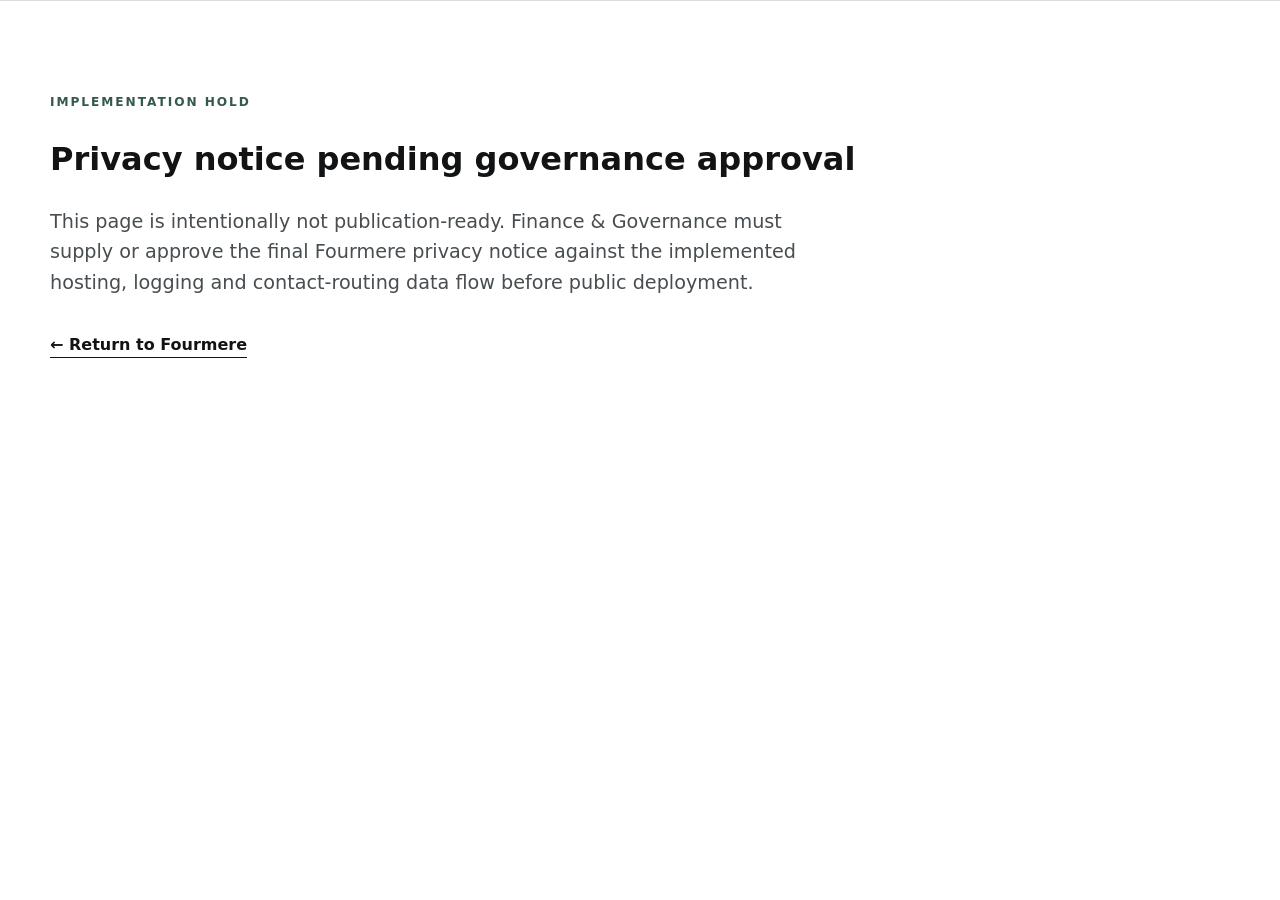
==== privacy.html @ f9475427 "Add privacy review placeholder" ====
<!doctype html><html lang="en-GB"><head><meta charset="utf-8"><meta name="viewport" content="width=device-width,initial-scale=1"><meta name="robots" content="noindex,nofollow"><title>Privacy | Fourmere</title><link rel="stylesheet" href="styles.css"></head><body><main class="section"><div class="shell"><p class="eyebrow">Implementation hold</p><h1>Privacy notice pending governance approval</h1><p class="lead">This page is intentionally not publication-ready. Finance &amp; Governance must supply or approve the final Fourmere privacy notice against the implemented hosting, logging and contact-routing data flow before public deployment.</p><p><a class="text-link" href="index.html">← Return to Fourmere</a></p></div></main></body></html>
---- styles.css ----
:root{--ink:#111315;--muted:#61676c;--line:#d9dddf;--paper:#f7f7f4;--white:#fff;--accent:#34594d;--dark:#171c1b;--max:1180px}*{box-sizing:border-box}html{scroll-behavior:smooth}body{margin:0;font-family:Inter,ui-sans-serif,system-ui,-apple-system,BlinkMacSystemFont,"Segoe UI",sans-serif;color:var(--ink);background:var(--white);line-height:1.6}a{color:inherit}.skip-link{position:absolute;left:-9999px;top:auto}.skip-link:focus{left:1rem;top:1rem;background:#fff;padding:.65rem 1rem;z-index:999;border:1px solid var(--ink)}.shell{width:min(calc(100% - 40px),var(--max));margin-inline:auto}.site-header{position:sticky;top:0;background:rgba(255,255,255,.96);border-bottom:1px solid var(--line);z-index:10}.nav-wrap{height:72px;display:flex;align-items:center;justify-content:space-between}.brand{font-weight:800;letter-spacing:.19em;text-decoration:none}.site-header nav{display:flex;gap:28px}.site-header nav a{font-size:.92rem;text-decoration:none;color:#3c4145}.site-header nav a:hover,.site-header nav a:focus{text-decoration:underline;text-underline-offset:4px}.hero{min-height:650px;padding:90px 0 78px;display:grid;grid-template-columns:1.45fr .75fr;gap:70px;align-items:center}.hero h1{font-size:clamp(3rem,7vw,6.5rem);line-height:.95;letter-spacing:-.055em;max-width:900px;margin:.4rem 0 1.6rem}.eyebrow{text-transform:uppercase;letter-spacing:.16em;font-size:.76rem;font-weight:750;color:var(--accent);margin:0 0 .8rem}.lead,.section-intro{font-size:1.2rem;max-width:790px;color:#474d51}.actions{display:flex;gap:12px;flex-wrap:wrap;margin:30px 0 24px}.button{display:inline-flex;align-items:center;justify-content:center;min-height:48px;padding:0 20px;border:1px solid var(--ink);text-decoration:none;font-weight:700;font-size:.94rem}.button.primary{background:var(--ink);color:#fff}.button.primary:hover,.button.primary:focus{background:#2a3033}.button.secondary{background:#fff}.trust-line{font-size:.86rem;color:var(--muted)}.trust-line span{padding:0 .4rem}.hero-panel{height:430px;background:var(--dark);position:relative;overflow:hidden}.grid-mark{position:absolute;inset:0;background-image:linear-gradient(rgba(255,255,255,.08) 1px,transparent 1px),linear-gradient(90deg,rgba(255,255,255,.08) 1px,transparent 1px);background-size:38px 38px;transform:skewY(-8deg) scale(1.2)}.panel-copy{position:absolute;left:28px;bottom:28px;color:#fff;font-weight:800;letter-spacing:.15em}.panel-copy span{font-size:.58rem;color:#b9c3bf;letter-spacing:.12em}.section{padding:92px 0;border-top:1px solid var(--line)}.section.alt{background:var(--paper)}.section h2{font-size:clamp(2rem,4.2vw,4.15rem);line-height:1.03;letter-spacing:-.045em;margin:.35rem 0 1.5rem;max-width:930px}.cards{display:grid;gap:16px;margin-top:46px}.cards.three{grid-template-columns:repeat(3,1fr)}.cards.four{grid-template-columns:repeat(4,1fr)}.card{background:#fff;border:1px solid var(--line);padding:28px;min-height:240px}.compact .card{min-height:210px}.card .index{font-size:.72rem;letter-spacing:.12em;color:var(--accent);font-weight:800}.card h3,.discussion-grid h3,.cta-panel h3{font-size:1.25rem;line-height:1.2;margin:28px 0 10px}.card p{color:#53595e}.split{display:grid;grid-template-columns:1fr 1fr;gap:80px;align-items:start}.split h2{margin-top:.25rem}.split>div:last-child{font-size:1.08rem;color:#4a5054;padding-top:28px}.text-link{display:inline-block;margin-top:14px;font-weight:750;text-decoration:none;border-bottom:1px solid var(--ink)}.two-col{display:grid;grid-template-columns:1fr 1fr;gap:72px}.copy-grid{margin-top:38px}.copy-grid>div:first-child{font-size:1.08rem;color:#484f53}.principles{border-top:1px solid #cfd4d5}.principles div{padding:20px 0;border-bottom:1px solid #cfd4d5}.principles h3{margin:0 0 5px;font-size:1rem}.principles p{margin:0;color:#596064}.discussion-grid{display:grid;grid-template-columns:.72fr 1.28fr;gap:60px;margin-top:74px;padding-top:44px;border-top:1px solid var(--line)}.discussion-grid h3{font-size:1.65rem;margin-top:0}.discussion-grid ul{margin:0;padding:0;list-style:none;display:grid;grid-template-columns:1fr 1fr;gap:0 30px}.discussion-grid li{padding:12px 0;border-bottom:1px solid var(--line)}.note{font-size:.88rem;color:var(--muted);margin-top:22px}.cta-panel{margin-top:58px;background:var(--paper);border:1px solid var(--line);padding:38px;display:flex;align-items:center;justify-content:space-between;gap:40px}.cta-panel h3{font-size:1.7rem;margin:.2rem 0 .7rem}.dark{background:var(--dark);color:#f4f5f4;border-color:#303735}.dark .eyebrow{color:#a5b8b0}.dark p{color:#c4cbc8}.contact-box{border-left:1px solid #4a5250;padding-left:36px!important}.contact-box span{display:block;color:#aab3af;font-size:.8rem;text-transform:uppercase;letter-spacing:.12em;margin-bottom:8px}.contact-box a{font-size:clamp(1.25rem,3vw,2rem);font-weight:750;text-underline-offset:6px}.site-footer{padding:42px 0;background:#0d1010;color:#d9dddb}.footer-grid{display:grid;grid-template-columns:1fr 1.5fr;gap:60px}.site-footer strong{letter-spacing:.18em}.site-footer p{margin:.4rem 0;color:#aeb5b2;font-size:.86rem}.site-footer a{color:#e7eae9}.legal{text-align:right}@media(max-width:900px){.hero{grid-template-columns:1fr;min-height:auto;padding-top:70px}.hero-panel{height:250px}.cards.three,.cards.four{grid-template-columns:1fr 1fr}.split,.two-col,.discussion-grid{grid-template-columns:1fr;gap:28px}.split>div:last-child{padding-top:0}.cta-panel{align-items:flex-start;flex-direction:column}.contact-box{border-left:0;border-top:1px solid #4a5250;padding:28px 0 0!important}.footer-grid{grid-template-columns:1fr}.legal{text-align:left}}@media(max-width:620px){.shell{width:min(calc(100% - 28px),var(--max))}.nav-wrap{height:64px}.site-header nav{gap:14px}.site-header nav a{font-size:.82rem}.hero{padding:56px 0}.hero h1{font-size:3.1rem}.section{padding:68px 0}.cards.three,.cards.four{grid-template-columns:1fr}.discussion-grid ul{grid-template-columns:1fr}.cta-panel{padding:26px}.brand{font-size:.9rem;letter-spacing:.14em}}
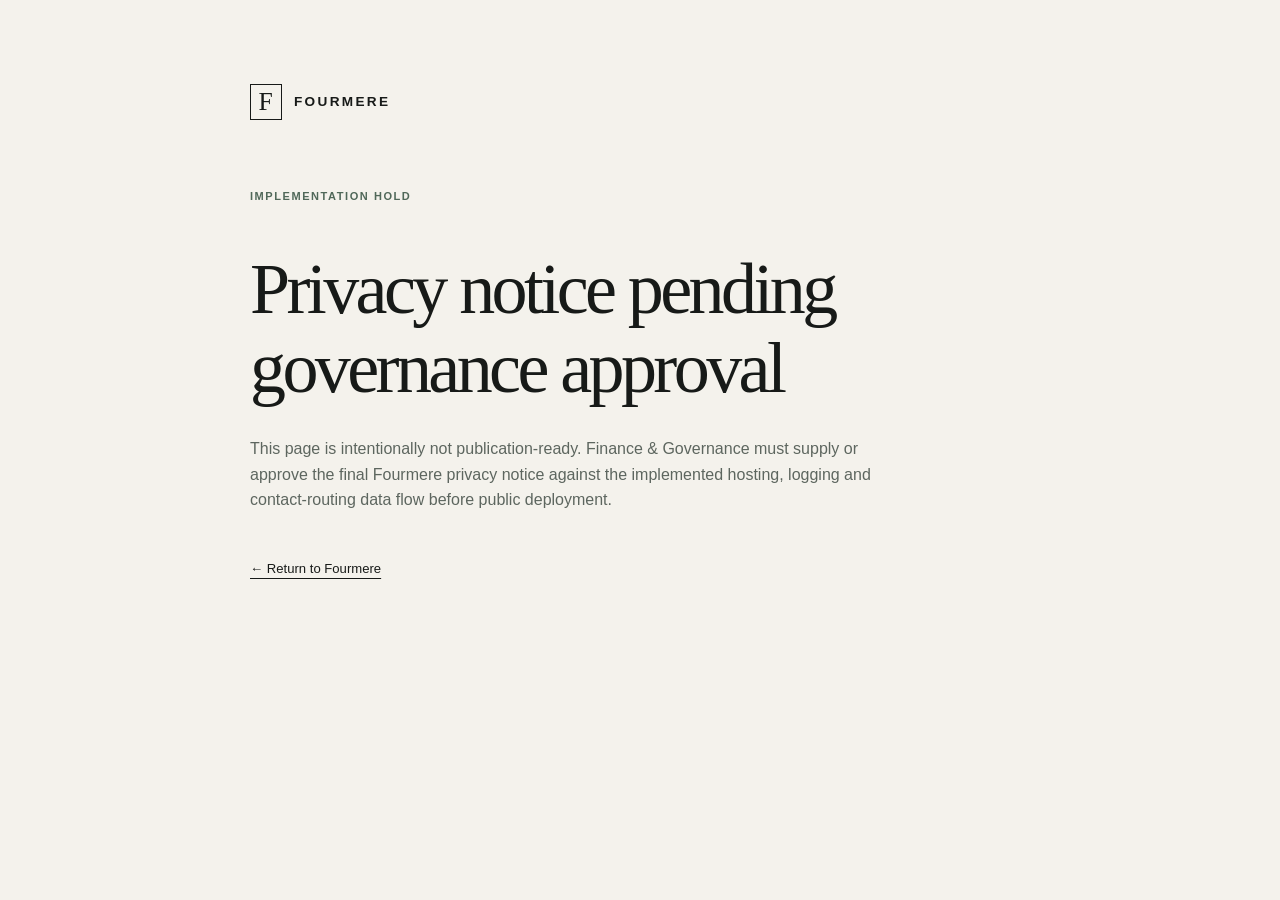
==== commit fe74ef07: "Refine Fourmere V2 design and document verification" ====
--- a/privacy.html
+++ b/privacy.html
@@ -1 +1,24 @@
-<!doctype html><html lang="en-GB"><head><meta charset="utf-8"><meta name="viewport" content="width=device-width,initial-scale=1"><meta name="robots" content="noindex,nofollow"><title>Privacy | Fourmere</title><link rel="stylesheet" href="styles.css"></head><body><main class="section"><div class="shell"><p class="eyebrow">Implementation hold</p><h1>Privacy notice pending governance approval</h1><p class="lead">This page is intentionally not publication-ready. Finance &amp; Governance must supply or approve the final Fourmere privacy notice against the implemented hosting, logging and contact-routing data flow before public deployment.</p><p><a class="text-link" href="index.html">← Return to Fourmere</a></p></div></main></body></html>
+<!doctype html>
+<html lang="en-GB">
+<head>
+  <meta charset="utf-8">
+  <meta name="viewport" content="width=device-width, initial-scale=1">
+  <meta name="robots" content="noindex,nofollow">
+  <title>Privacy | Fourmere</title>
+  <link rel="stylesheet" href="styles.css">
+</head>
+<body>
+  <main class="privacy-page">
+    <div class="shell">
+      <a class="brand" href="index.html" aria-label="Fourmere home">
+        <span class="brand-mark" aria-hidden="true">F</span>
+        <span>FOURMERE</span>
+      </a>
+      <p class="kicker">Implementation hold</p>
+      <h1>Privacy notice pending governance approval</h1>
+      <p class="lead">This page is intentionally not publication-ready. Finance &amp; Governance must supply or approve the final Fourmere privacy notice against the implemented hosting, logging and contact-routing data flow before public deployment.</p>
+      <a class="inline-link" href="index.html">← Return to Fourmere</a>
+    </div>
+  </main>
+</body>
+</html>
--- a/styles.css
+++ b/styles.css
@@ -1 +1,208 @@
-:root{--ink:#111315;--muted:#61676c;--line:#d9dddf;--paper:#f7f7f4;--white:#fff;--accent:#34594d;--dark:#171c1b;--max:1180px}*{box-sizing:border-box}html{scroll-behavior:smooth}body{margin:0;font-family:Inter,ui-sans-serif,system-ui,-apple-system,BlinkMacSystemFont,"Segoe UI",sans-serif;color:var(--ink);background:var(--white);line-height:1.6}a{color:inherit}.skip-link{position:absolute;left:-9999px;top:auto}.skip-link:focus{left:1rem;top:1rem;background:#fff;padding:.65rem 1rem;z-index:999;border:1px solid var(--ink)}.shell{width:min(calc(100% - 40px),var(--max));margin-inline:auto}.site-header{position:sticky;top:0;background:rgba(255,255,255,.96);border-bottom:1px solid var(--line);z-index:10}.nav-wrap{height:72px;display:flex;align-items:center;justify-content:space-between}.brand{font-weight:800;letter-spacing:.19em;text-decoration:none}.site-header nav{display:flex;gap:28px}.site-header nav a{font-size:.92rem;text-decoration:none;color:#3c4145}.site-header nav a:hover,.site-header nav a:focus{text-decoration:underline;text-underline-offset:4px}.hero{min-height:650px;padding:90px 0 78px;display:grid;grid-template-columns:1.45fr .75fr;gap:70px;align-items:center}.hero h1{font-size:clamp(3rem,7vw,6.5rem);line-height:.95;letter-spacing:-.055em;max-width:900px;margin:.4rem 0 1.6rem}.eyebrow{text-transform:uppercase;letter-spacing:.16em;font-size:.76rem;font-weight:750;color:var(--accent);margin:0 0 .8rem}.lead,.section-intro{font-size:1.2rem;max-width:790px;color:#474d51}.actions{display:flex;gap:12px;flex-wrap:wrap;margin:30px 0 24px}.button{display:inline-flex;align-items:center;justify-content:center;min-height:48px;padding:0 20px;border:1px solid var(--ink);text-decoration:none;font-weight:700;font-size:.94rem}.button.primary{background:var(--ink);color:#fff}.button.primary:hover,.button.primary:focus{background:#2a3033}.button.secondary{background:#fff}.trust-line{font-size:.86rem;color:var(--muted)}.trust-line span{padding:0 .4rem}.hero-panel{height:430px;background:var(--dark);position:relative;overflow:hidden}.grid-mark{position:absolute;inset:0;background-image:linear-gradient(rgba(255,255,255,.08) 1px,transparent 1px),linear-gradient(90deg,rgba(255,255,255,.08) 1px,transparent 1px);background-size:38px 38px;transform:skewY(-8deg) scale(1.2)}.panel-copy{position:absolute;left:28px;bottom:28px;color:#fff;font-weight:800;letter-spacing:.15em}.panel-copy span{font-size:.58rem;color:#b9c3bf;letter-spacing:.12em}.section{padding:92px 0;border-top:1px solid var(--line)}.section.alt{background:var(--paper)}.section h2{font-size:clamp(2rem,4.2vw,4.15rem);line-height:1.03;letter-spacing:-.045em;margin:.35rem 0 1.5rem;max-width:930px}.cards{display:grid;gap:16px;margin-top:46px}.cards.three{grid-template-columns:repeat(3,1fr)}.cards.four{grid-template-columns:repeat(4,1fr)}.card{background:#fff;border:1px solid var(--line);padding:28px;min-height:240px}.compact .card{min-height:210px}.card .index{font-size:.72rem;letter-spacing:.12em;color:var(--accent);font-weight:800}.card h3,.discussion-grid h3,.cta-panel h3{font-size:1.25rem;line-height:1.2;margin:28px 0 10px}.card p{color:#53595e}.split{display:grid;grid-template-columns:1fr 1fr;gap:80px;align-items:start}.split h2{margin-top:.25rem}.split>div:last-child{font-size:1.08rem;color:#4a5054;padding-top:28px}.text-link{display:inline-block;margin-top:14px;font-weight:750;text-decoration:none;border-bottom:1px solid var(--ink)}.two-col{display:grid;grid-template-columns:1fr 1fr;gap:72px}.copy-grid{margin-top:38px}.copy-grid>div:first-child{font-size:1.08rem;color:#484f53}.principles{border-top:1px solid #cfd4d5}.principles div{padding:20px 0;border-bottom:1px solid #cfd4d5}.principles h3{margin:0 0 5px;font-size:1rem}.principles p{margin:0;color:#596064}.discussion-grid{display:grid;grid-template-columns:.72fr 1.28fr;gap:60px;margin-top:74px;padding-top:44px;border-top:1px solid var(--line)}.discussion-grid h3{font-size:1.65rem;margin-top:0}.discussion-grid ul{margin:0;padding:0;list-style:none;display:grid;grid-template-columns:1fr 1fr;gap:0 30px}.discussion-grid li{padding:12px 0;border-bottom:1px solid var(--line)}.note{font-size:.88rem;color:var(--muted);margin-top:22px}.cta-panel{margin-top:58px;background:var(--paper);border:1px solid var(--line);padding:38px;display:flex;align-items:center;justify-content:space-between;gap:40px}.cta-panel h3{font-size:1.7rem;margin:.2rem 0 .7rem}.dark{background:var(--dark);color:#f4f5f4;border-color:#303735}.dark .eyebrow{color:#a5b8b0}.dark p{color:#c4cbc8}.contact-box{border-left:1px solid #4a5250;padding-left:36px!important}.contact-box span{display:block;color:#aab3af;font-size:.8rem;text-transform:uppercase;letter-spacing:.12em;margin-bottom:8px}.contact-box a{font-size:clamp(1.25rem,3vw,2rem);font-weight:750;text-underline-offset:6px}.site-footer{padding:42px 0;background:#0d1010;color:#d9dddb}.footer-grid{display:grid;grid-template-columns:1fr 1.5fr;gap:60px}.site-footer strong{letter-spacing:.18em}.site-footer p{margin:.4rem 0;color:#aeb5b2;font-size:.86rem}.site-footer a{color:#e7eae9}.legal{text-align:right}@media(max-width:900px){.hero{grid-template-columns:1fr;min-height:auto;padding-top:70px}.hero-panel{height:250px}.cards.three,.cards.four{grid-template-columns:1fr 1fr}.split,.two-col,.discussion-grid{grid-template-columns:1fr;gap:28px}.split>div:last-child{padding-top:0}.cta-panel{align-items:flex-start;flex-direction:column}.contact-box{border-left:0;border-top:1px solid #4a5250;padding:28px 0 0!important}.footer-grid{grid-template-columns:1fr}.legal{text-align:left}}@media(max-width:620px){.shell{width:min(calc(100% - 28px),var(--max))}.nav-wrap{height:64px}.site-header nav{gap:14px}.site-header nav a{font-size:.82rem}.hero{padding:56px 0}.hero h1{font-size:3.1rem}.section{padding:68px 0}.cards.three,.cards.four{grid-template-columns:1fr}.discussion-grid ul{grid-template-columns:1fr}.cta-panel{padding:26px}.brand{font-size:.9rem;letter-spacing:.14em}}
+:root {
+  --ink: #171a18;
+  --ink-soft: #303633;
+  --muted: #5d665f;
+  --paper: #f4f2ec;
+  --paper-2: #ebe7dc;
+  --white: #fffdfa;
+  --line: #cfcec5;
+  --line-dark: #45564a;
+  --accent: #506859;
+  --dark: #182b22;
+  --shell: 1220px;
+  --pad: clamp(22px, 4vw, 56px);
+  --serif: Georgia, "Times New Roman", serif;
+}
+
+* { box-sizing: border-box; }
+html { scroll-padding-top: 104px; }
+body { margin: 0; background: var(--paper); color: var(--ink); font-family: Arial, Helvetica, sans-serif; line-height: 1.6; -webkit-font-smoothing: antialiased; }
+a { color: inherit; text-underline-offset: 5px; }
+::selection { background: #cad8d1; color: var(--ink); }
+:focus-visible { outline: 2px solid currentColor; outline-offset: 6px; }
+main:focus { outline: none; }
+h1, h2, h3, p { overflow-wrap: break-word; }
+h1, h2 { text-wrap: balance; }
+.shell { width: min(calc(100% - var(--pad) * 2), var(--shell)); margin-inline: auto; }
+.skip-link { position: fixed; left: 16px; top: -100px; z-index: 100; padding: 12px 18px; background: var(--white); }
+.skip-link:focus { top: 16px; }
+
+/* Quiet navigation stays legible over every section. */
+.site-header { position: sticky; top: 0; z-index: 20; background: var(--paper); border-bottom: 1px solid var(--line); }
+.nav-shell { min-height: 88px; display: grid; grid-template-columns: 1fr auto 1fr; align-items: center; gap: 28px; }
+.brand { display: inline-flex; align-items: center; justify-self: start; gap: 12px; min-height: 44px; text-decoration: none; font-weight: 700; letter-spacing: .17em; font-size: .85rem; }
+.brand-mark { display: inline-grid; place-items: center; width: 32px; height: 36px; border: 1px solid currentColor; font-family: var(--serif); font-weight: 400; font-size: 1.6rem; line-height: 1; letter-spacing: -.09em; padding-right: 3px; }
+nav { display: flex; gap: 30px; }
+nav a { display: inline-flex; align-items: center; min-height: 44px; font-size: .84rem; text-decoration: none; }
+nav a:hover { text-decoration: underline; }
+.nav-cta { justify-self: end; display: inline-flex; gap: 16px; align-items: center; min-height: 44px; font-size: .84rem; text-decoration: none; }
+.nav-cta:hover .nav-label { text-decoration: underline; }
+.nav-label-mobile { display: none; }
+
+.hero { padding: 100px 0 80px; }
+.hero-grid { display: grid; grid-template-columns: minmax(0, 1fr) 320px; gap: 64px; align-items: end; }
+.kicker { margin: 0 0 25px; color: var(--accent); text-transform: uppercase; letter-spacing: .14em; font-size: .69rem; font-weight: 700; line-height: 1.6; }
+.hero h1, .section h2, .relationship-block h2, .contact-section h2, .privacy-page h1 { font-family: var(--serif); font-weight: 400; letter-spacing: -.05em; }
+.hero h1 { font-size: clamp(4rem, 6.5vw, 6rem); line-height: 1.02; margin: 0; text-wrap: initial; }
+.hero h1 em { display: block; font-weight: 400; color: var(--accent); }
+.hero-copy { font-size: 1.0625rem; max-width: 590px; color: var(--ink-soft); margin: 32px 0 0; line-height: 1.75; }
+.hero-actions { display: flex; flex-wrap: wrap; align-items: center; gap: 14px; margin-top: 32px; }
+.button { display: inline-flex; align-items: center; justify-content: center; min-height: 52px; padding: 12px 22px; text-decoration: none; font-size: .82rem; font-weight: 600; border: 1px solid var(--ink); }
+.button-dark { background: var(--ink); color: var(--white); }
+.button-dark:focus-visible { outline-color: var(--ink); }
+.button-dark:hover { background: var(--accent); border-color: var(--accent); }
+.button-ghost { border-color: transparent; padding-inline: 14px; text-decoration: underline; }
+.button-ghost:hover { background: var(--paper-2); }
+.status-card { background: var(--paper-2); border-top: 2px solid var(--accent); padding: 24px; }
+.status-head { display: flex; justify-content: space-between; text-transform: uppercase; letter-spacing: .13em; font-size: .64rem; color: var(--muted); }
+.status-dot { color: var(--accent); }
+.status-title { font-family: var(--serif); font-size: 1.95rem; line-height: 1.15; letter-spacing: -.03em; margin: 30px 0 12px; }
+.status-copy { color: var(--muted); font-size: .875rem; margin: 0 0 26px; }
+.status-card dl { margin: 0; }
+.status-card dl div { display: grid; grid-template-columns: 62px minmax(0, 1fr); gap: 12px; border-top: 1px solid #c5c6b9; padding: 12px 0; }
+.status-card dl div:last-child { padding-bottom: 0; }
+.status-card dt { padding-top: 2px; font-size: .625rem; text-transform: uppercase; letter-spacing: .08em; color: var(--muted); }
+.status-card dd { margin: 0; font-size: .78rem; }
+.status-card dd a { text-decoration-thickness: 1px; }
+
+.signal-strip { border-top: 1px solid var(--line); border-bottom: 1px solid var(--line); }
+.signal-grid { display: grid; grid-template-columns: repeat(4, minmax(0, 1fr)); }
+.signal-grid span { padding: 23px 12px; text-align: center; font-size: .64rem; text-transform: uppercase; letter-spacing: .1em; color: var(--muted); }
+.signal-grid span + span { border-left: 1px solid var(--line); }
+
+.section { padding: 112px 0; }
+.section-warm { background: var(--paper-2); }
+.section-heading { display: grid; grid-template-columns: minmax(0, 1.3fr) minmax(0, .7fr); gap: 90px; align-items: end; margin-bottom: 54px; }
+.section-heading h2 { font-size: clamp(2.7rem, 4.2vw, 3.9rem); line-height: 1.08; margin: 0; }
+.section-heading > p { color: var(--muted); font-size: .9375rem; margin: 0 0 4px; line-height: 1.75; max-width: 470px; }
+.principle-list { border-top: 1px solid var(--ink); }
+.principle-row { display: grid; grid-template-columns: 65px 1fr 1.1fr; gap: 35px; align-items: baseline; padding: 31px 0; border-bottom: 1px solid var(--line); }
+.number { font-family: monospace; font-size: .75rem; color: var(--accent); }
+.principle-row h3 { margin: 0; font-family: var(--serif); font-size: 1.65rem; font-weight: 400; line-height: 1.25; letter-spacing: -.025em; }
+.principle-row p { margin: 0; color: var(--muted); max-width: 470px; font-size: .9375rem; }
+
+.relationship-block { background: var(--dark); color: var(--paper); padding: 104px 0; }
+.relationship-grid { display: grid; grid-template-columns: 1.05fr .95fr; gap: 110px; align-items: center; }
+.kicker-light { color: #b4c6b6; }
+.relationship-copy h2 { font-size: clamp(2.6rem, 3.8vw, 3.5rem); line-height: 1.12; margin: 0 0 28px; }
+.relationship-copy > p:not(.kicker) { color: #bec9c3; font-size: .9375rem; max-width: 480px; }
+.inline-link { display: inline-flex; gap: 20px; align-items: center; min-height: 44px; margin-top: 18px; font-size: .82rem; }
+.inline-link:hover { text-decoration-thickness: 2px; }
+.relationship-notes { border-top: 1px solid var(--line-dark); }
+.relationship-notes > div { display: grid; grid-template-columns: 32px minmax(0, 1fr); gap: 8px 16px; padding: 23px 0; border-bottom: 1px solid var(--line-dark); }
+.relationship-notes span { padding-top: 4px; font-family: monospace; font-size: .7rem; color: #b4c6b6; }
+.relationship-notes strong { font-family: var(--serif); font-size: 1.4rem; font-weight: 400; line-height: 1.3; }
+.relationship-notes p { grid-column: 2; margin: 0; color: #bec9c3; font-size: .875rem; max-width: 350px; }
+
+.about-heading { display: block; margin-bottom: 52px; }
+.about-heading h2 { max-width: 760px; }
+.about-grid { display: grid; grid-template-columns: 1.05fr .95fr; gap: 110px; }
+.about-lead p { margin: 0 0 24px; color: var(--muted); font-size: 1rem; line-height: 1.8; }
+.about-lead p:first-child { font-family: var(--serif); font-size: 1.9rem; line-height: 1.35; letter-spacing: -.025em; color: var(--ink); }
+.belief-list { border-top: 1px solid var(--ink); }
+.belief-list > div { padding: 18px 0; border-bottom: 1px solid var(--line); }
+.belief-list strong { display: block; font-size: .875rem; margin-bottom: 5px; }
+.belief-list p { margin: 0; color: var(--muted); font-size: .875rem; }
+
+.criteria-grid { display: grid; grid-template-columns: repeat(2, minmax(0, 1fr)); column-gap: 64px; border-top: 1px solid var(--ink); }
+.criteria-grid > div { display: grid; grid-template-columns: 30px minmax(0, 1fr); gap: 18px; align-items: baseline; padding: 22px 0; border-bottom: 1px solid #c4c0b5; }
+.criteria-grid span { font-family: monospace; font-size: .72rem; color: var(--accent); }
+.criteria-grid p { margin: 0; font-size: .9375rem; }
+.disclaimer { font-size: .8125rem; color: var(--muted); max-width: 700px; margin: 30px 0 0; line-height: 1.75; }
+
+.contact-section { background: #111c16; color: var(--paper); padding: 100px 0; }
+.contact-grid { display: grid; grid-template-columns: 1.1fr .9fr; gap: 100px; align-items: end; }
+.contact-section h2 { font-size: clamp(2.8rem, 4.3vw, 4rem); line-height: 1.08; margin: 0; }
+.contact-copy p { color: #bec9c3; margin: 0 0 28px; max-width: 440px; font-size: .9375rem; }
+.email-link { display: flex; justify-content: space-between; align-items: center; gap: 12px; padding: 20px 0; border-top: 1px solid var(--line-dark); border-bottom: 1px solid var(--line-dark); text-decoration: none; font-family: var(--serif); font-size: clamp(1.25rem, 2.1vw, 1.9rem); letter-spacing: -.025em; }
+.email-link:hover { color: #bbd3c0; }
+.email-link span { font-family: Arial, sans-serif; font-size: 1.2rem; }
+.site-footer { background: #111c16; color: var(--paper); padding: 32px 0; border-top: 1px solid #344439; }
+.footer-top { display: flex; justify-content: space-between; gap: 30px; align-items: center; padding-bottom: 28px; }
+.footer-nav { display: flex; gap: 26px; flex-wrap: wrap; }
+.footer-nav a { color: #c1cbc4; font-size: .8125rem; }
+.footer-bottom { display: grid; grid-template-columns: 1fr 1fr; gap: 90px; border-top: 1px solid #344439; padding-top: 24px; }
+.footer-bottom p { margin: 0; color: #acb9af; font-size: .75rem; line-height: 1.75; max-width: 500px; }
+
+.privacy-page { min-height: 100vh; padding: 80px 0; }
+.privacy-page .shell { max-width: 780px; }
+.privacy-page h1 { font-size: clamp(2.5rem, 6vw, 4.5rem); line-height: 1.1; margin: 44px 0 28px; }
+.privacy-page .lead { color: var(--muted); max-width: 640px; }
+.privacy-page .kicker { margin-top: 64px; }
+
+@media (max-width: 1100px) {
+  .hero-grid { gap: 40px; grid-template-columns: minmax(0, 1fr) 300px; }
+  .hero h1 { font-size: 4.6rem; }
+  .section-heading, .relationship-grid, .about-grid, .contact-grid { gap: 54px; }
+}
+@media (max-width: 980px) {
+  .nav-shell { grid-template-columns: 1fr auto; }
+  .nav-shell nav { display: none; }
+  .hero { padding-top: 72px; }
+  .hero-grid { grid-template-columns: 1fr; gap: 48px; }
+  .hero h1 { max-width: 800px; font-size: clamp(4rem, 8.8vw, 5.8rem); }
+  .status-card { display: grid; grid-template-columns: 1fr 1fr; column-gap: 40px; }
+  .status-head, .status-title, .status-copy { grid-column: 1; }
+  .status-title { margin-top: 24px; }
+  .status-copy { margin-bottom: 0; }
+  .status-card dl { grid-column: 2; grid-row: 1 / 4; }
+  .section-heading { grid-template-columns: 1fr; gap: 26px; }
+  .section-heading h2 { max-width: 700px; }
+  .section-heading > p { max-width: 600px; }
+  .relationship-grid, .about-grid, .contact-grid { gap: 40px; }
+  .relationship-copy h2 { font-size: 2.7rem; }
+  .signal-grid span { font-size: .6rem; letter-spacing: .06em; }
+  .principle-row { grid-template-columns: 34px 1fr 1fr; gap: 24px; }
+  .contact-section h2 { font-size: 2.8rem; }
+}
+@media (max-width: 720px) {
+  html { scroll-padding-top: 84px; }
+  .nav-shell { min-height: 68px; }
+  .brand { font-size: .76rem; }
+  .brand-mark { width: 27px; height: 31px; font-size: 1.4rem; }
+  .nav-label { display: none; }
+  .nav-label-mobile { display: inline; }
+  .nav-cta { gap: 10px; }
+  .hero { padding: 58px 0 48px; }
+  .hero h1 { font-size: clamp(2.9rem, 10.5vw, 4.7rem); line-height: 1.06; }
+  .hero-copy { margin-top: 24px; font-size: 1rem; }
+  .kicker { font-size: .625rem; letter-spacing: .12em; margin-bottom: 22px; }
+  .status-card { display: block; padding: 24px; }
+  .status-title { margin-top: 24px; }
+  .status-copy { margin-bottom: 24px; }
+  .status-card dl div { grid-template-columns: 72px minmax(0, 1fr); }
+  .status-card dd { font-size: .8125rem; }
+  .signal-grid { grid-template-columns: 1fr 1fr; }
+  .signal-grid span { padding: 18px 12px; font-size: .61rem; }
+  .signal-grid span:nth-child(3) { border-left: 0; }
+  .signal-grid span:nth-child(-n+2) { border-bottom: 1px solid var(--line); }
+  .section, .relationship-block, .contact-section { padding: 72px 0; }
+  .section-heading { margin-bottom: 36px; }
+  .section-heading h2, .relationship-copy h2, .contact-section h2 { font-size: clamp(2.3rem, 8.5vw, 3.3rem); line-height: 1.12; }
+  .principle-row { grid-template-columns: 26px minmax(0, 1fr); gap: 10px 18px; padding: 25px 0; }
+  .principle-row h3 { font-size: 1.5rem; }
+  .principle-row p { grid-column: 2; font-size: .9rem; }
+  .relationship-grid, .about-grid, .contact-grid { grid-template-columns: 1fr; }
+  .relationship-notes p { max-width: 100%; }
+  .about-lead p:first-child { font-size: 1.6rem; }
+  .about-lead p:last-child { margin-bottom: 0; }
+  .criteria-grid { grid-template-columns: 1fr; }
+  .criteria-grid > div { padding: 19px 0; gap: 14px; }
+  .criteria-grid p { font-size: .9rem; }
+  .contact-copy p { max-width: 100%; }
+  .email-link { font-size: clamp(1.3rem, 5.9vw, 1.8rem); }
+  .footer-top { display: block; padding-bottom: 22px; }
+  .footer-nav { margin-top: 22px; column-gap: 22px; row-gap: 4px; }
+  .footer-bottom { grid-template-columns: 1fr; gap: 12px; }
+  .privacy-page { padding-top: 36px; }
+}
+@media (max-width: 480px) {
+  .hero-actions { display: grid; gap: 6px; }
+  .button { width: 100%; }
+}
+@media (prefers-contrast: more) {
+  :root { --muted: #303633; --accent: #304c3b; --line: #858a81; }
+}
+@media (forced-colors: active) {
+  .button, .status-card { border: 1px solid CanvasText; }
+}
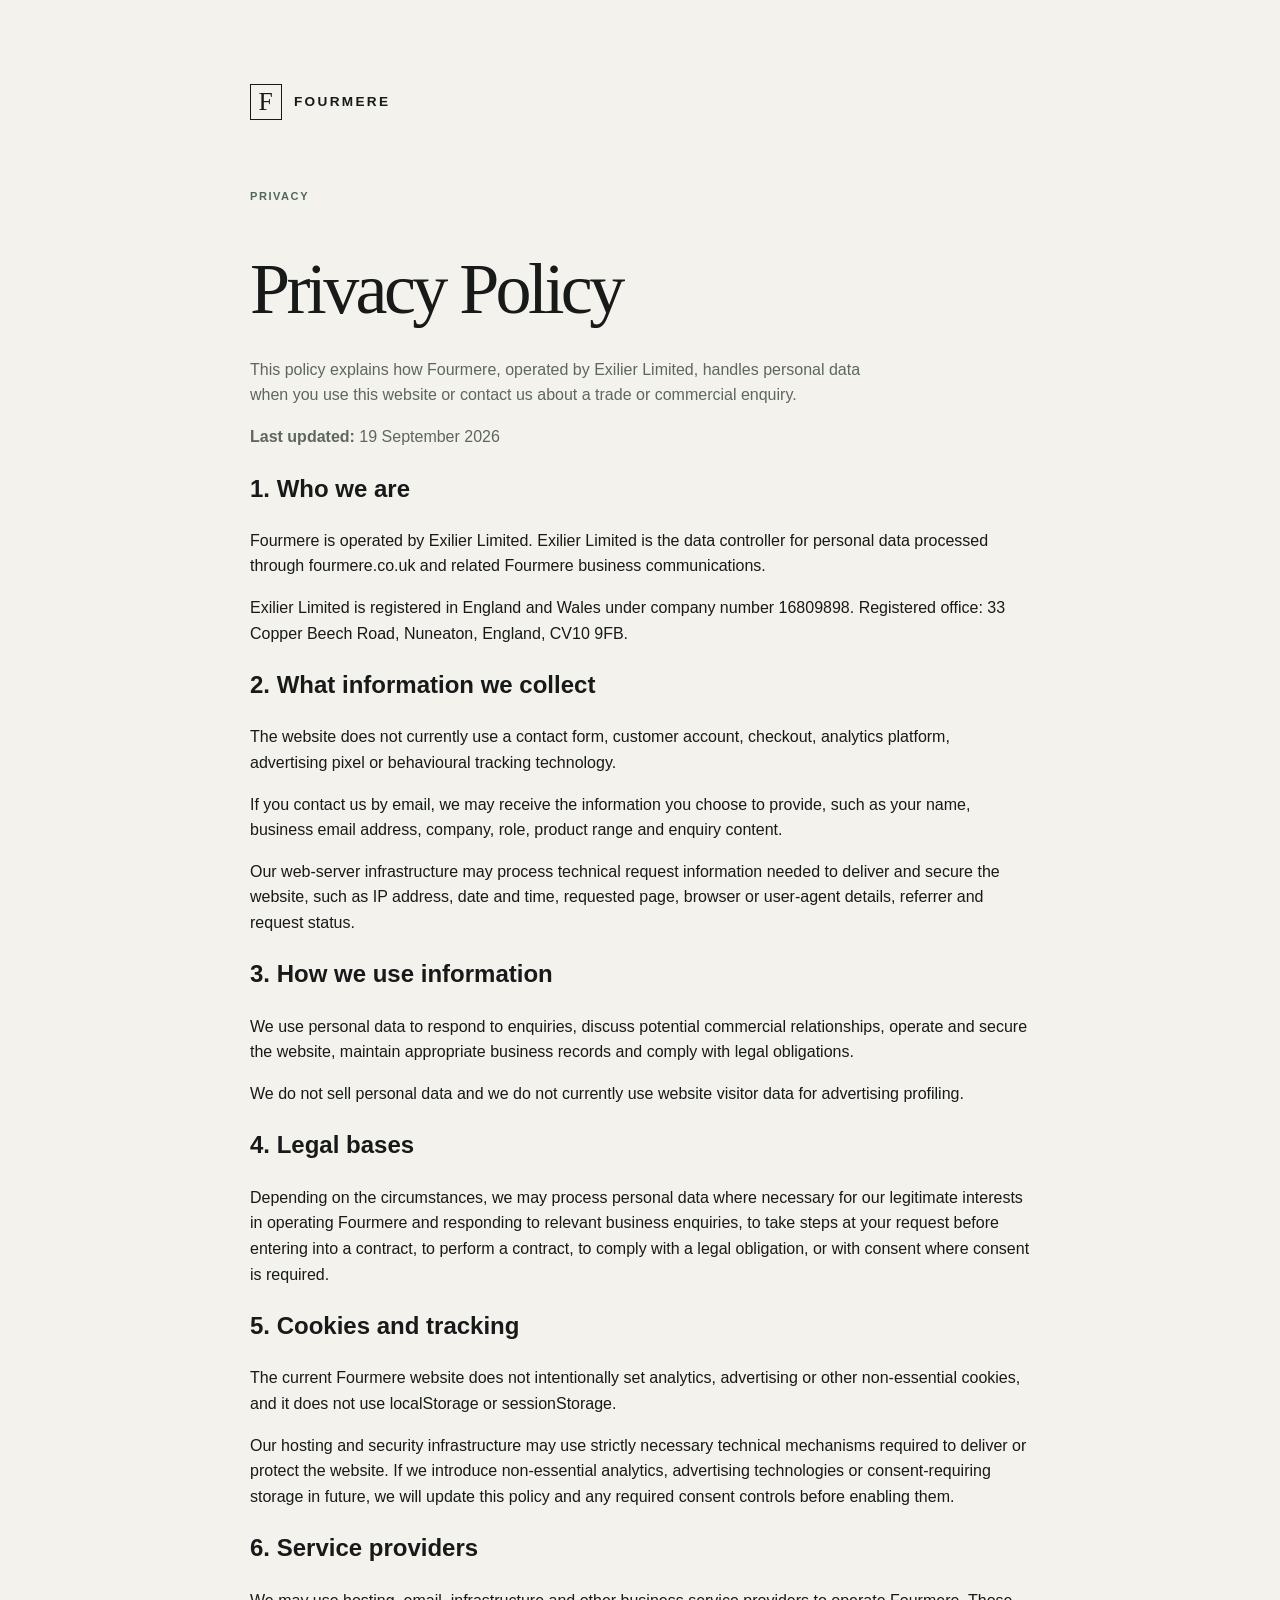
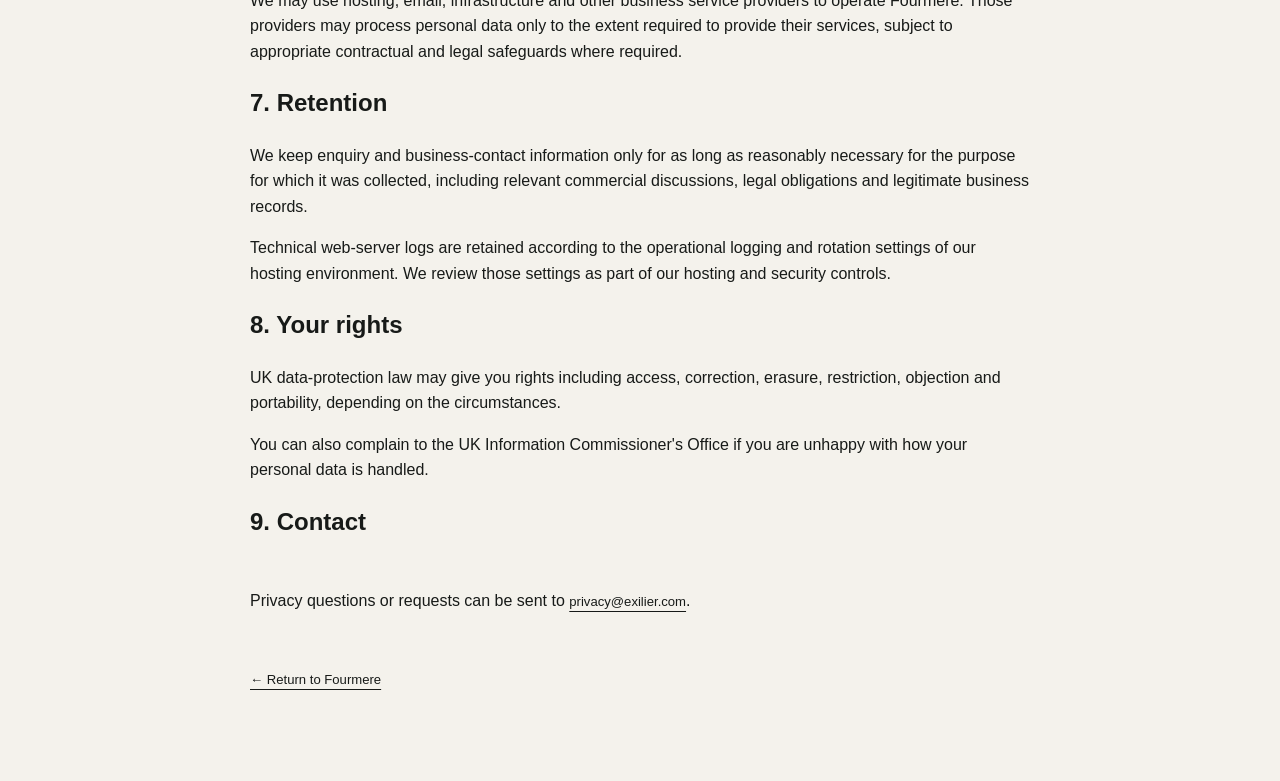
==== commit e1897afd: "Replace Fourmere privacy placeholder with production policy" ====
--- a/privacy.html
+++ b/privacy.html
@@ -3,8 +3,10 @@
 <head>
   <meta charset="utf-8">
   <meta name="viewport" content="width=device-width, initial-scale=1">
-  <meta name="robots" content="noindex,nofollow">
-  <title>Privacy | Fourmere</title>
+  <title>Privacy Policy | Fourmere</title>
+  <meta name="description" content="How Fourmere, operated by Exilier Limited, handles personal data when you visit fourmere.co.uk or contact us.">
+  <meta name="robots" content="index,follow">
+  <link rel="canonical" href="https://fourmere.co.uk/privacy.html">
   <link rel="stylesheet" href="styles.css">
 </head>
 <body>
@@ -14,9 +16,64 @@
         <span class="brand-mark" aria-hidden="true">F</span>
         <span>FOURMERE</span>
       </a>
-      <p class="kicker">Implementation hold</p>
-      <h1>Privacy notice pending governance approval</h1>
-      <p class="lead">This page is intentionally not publication-ready. Finance &amp; Governance must supply or approve the final Fourmere privacy notice against the implemented hosting, logging and contact-routing data flow before public deployment.</p>
+
+      <p class="kicker">Privacy</p>
+      <h1>Privacy Policy</h1>
+      <p class="lead">This policy explains how Fourmere, operated by Exilier Limited, handles personal data when you use this website or contact us about a trade or commercial enquiry.</p>
+      <p class="lead"><strong>Last updated:</strong> 19 September 2026</p>
+
+      <section>
+        <h2>1. Who we are</h2>
+        <p>Fourmere is operated by Exilier Limited. Exilier Limited is the data controller for personal data processed through fourmere.co.uk and related Fourmere business communications.</p>
+        <p>Exilier Limited is registered in England and Wales under company number 16809898. Registered office: 33 Copper Beech Road, Nuneaton, England, CV10 9FB.</p>
+      </section>
+
+      <section>
+        <h2>2. What information we collect</h2>
+        <p>The website does not currently use a contact form, customer account, checkout, analytics platform, advertising pixel or behavioural tracking technology.</p>
+        <p>If you contact us by email, we may receive the information you choose to provide, such as your name, business email address, company, role, product range and enquiry content.</p>
+        <p>Our web-server infrastructure may process technical request information needed to deliver and secure the website, such as IP address, date and time, requested page, browser or user-agent details, referrer and request status.</p>
+      </section>
+
+      <section>
+        <h2>3. How we use information</h2>
+        <p>We use personal data to respond to enquiries, discuss potential commercial relationships, operate and secure the website, maintain appropriate business records and comply with legal obligations.</p>
+        <p>We do not sell personal data and we do not currently use website visitor data for advertising profiling.</p>
+      </section>
+
+      <section>
+        <h2>4. Legal bases</h2>
+        <p>Depending on the circumstances, we may process personal data where necessary for our legitimate interests in operating Fourmere and responding to relevant business enquiries, to take steps at your request before entering into a contract, to perform a contract, to comply with a legal obligation, or with consent where consent is required.</p>
+      </section>
+
+      <section>
+        <h2>5. Cookies and tracking</h2>
+        <p>The current Fourmere website does not intentionally set analytics, advertising or other non-essential cookies, and it does not use localStorage or sessionStorage.</p>
+        <p>Our hosting and security infrastructure may use strictly necessary technical mechanisms required to deliver or protect the website. If we introduce non-essential analytics, advertising technologies or consent-requiring storage in future, we will update this policy and any required consent controls before enabling them.</p>
+      </section>
+
+      <section>
+        <h2>6. Service providers</h2>
+        <p>We may use hosting, email, infrastructure and other business service providers to operate Fourmere. Those providers may process personal data only to the extent required to provide their services, subject to appropriate contractual and legal safeguards where required.</p>
+      </section>
+
+      <section>
+        <h2>7. Retention</h2>
+        <p>We keep enquiry and business-contact information only for as long as reasonably necessary for the purpose for which it was collected, including relevant commercial discussions, legal obligations and legitimate business records.</p>
+        <p>Technical web-server logs are retained according to the operational logging and rotation settings of our hosting environment. We review those settings as part of our hosting and security controls.</p>
+      </section>
+
+      <section>
+        <h2>8. Your rights</h2>
+        <p>UK data-protection law may give you rights including access, correction, erasure, restriction, objection and portability, depending on the circumstances.</p>
+        <p>You can also complain to the UK Information Commissioner's Office if you are unhappy with how your personal data is handled.</p>
+      </section>
+
+      <section>
+        <h2>9. Contact</h2>
+        <p>Privacy questions or requests can be sent to <a class="inline-link" href="mailto:privacy@exilier.com">privacy@exilier.com</a>.</p>
+      </section>
+
       <a class="inline-link" href="index.html">← Return to Fourmere</a>
     </div>
   </main>
--- a/styles.css
+++ b/styles.css
@@ -39,11 +39,11 @@
 .nav-cta:hover .nav-label { text-decoration: underline; }
 .nav-label-mobile { display: none; }
 
-.hero { padding: 100px 0 80px; }
-.hero-grid { display: grid; grid-template-columns: minmax(0, 1fr) 320px; gap: 64px; align-items: end; }
+.hero { padding: 64px 0; }
+.hero-grid { display: grid; grid-template-columns: minmax(0, 1.1fr) minmax(0, .9fr); gap: 64px; align-items: center; }
 .kicker { margin: 0 0 25px; color: var(--accent); text-transform: uppercase; letter-spacing: .14em; font-size: .69rem; font-weight: 700; line-height: 1.6; }
 .hero h1, .section h2, .relationship-block h2, .contact-section h2, .privacy-page h1 { font-family: var(--serif); font-weight: 400; letter-spacing: -.05em; }
-.hero h1 { font-size: clamp(4rem, 6.5vw, 6rem); line-height: 1.02; margin: 0; text-wrap: initial; }
+.hero h1 { font-size: clamp(3.3rem, 4.6vw, 4.15rem); line-height: 1.06; margin: 0; text-wrap: initial; }
 .hero h1 em { display: block; font-weight: 400; color: var(--accent); }
 .hero-copy { font-size: 1.0625rem; max-width: 590px; color: var(--ink-soft); margin: 32px 0 0; line-height: 1.75; }
 .hero-actions { display: flex; flex-wrap: wrap; align-items: center; gap: 14px; margin-top: 32px; }
@@ -53,20 +53,9 @@
 .button-dark:hover { background: var(--accent); border-color: var(--accent); }
 .button-ghost { border-color: transparent; padding-inline: 14px; text-decoration: underline; }
 .button-ghost:hover { background: var(--paper-2); }
-.status-card { background: var(--paper-2); border-top: 2px solid var(--accent); padding: 24px; }
-.status-head { display: flex; justify-content: space-between; text-transform: uppercase; letter-spacing: .13em; font-size: .64rem; color: var(--muted); }
-.status-dot { color: var(--accent); }
-.status-title { font-family: var(--serif); font-size: 1.95rem; line-height: 1.15; letter-spacing: -.03em; margin: 30px 0 12px; }
-.status-copy { color: var(--muted); font-size: .875rem; margin: 0 0 26px; }
-.status-card dl { margin: 0; }
-.status-card dl div { display: grid; grid-template-columns: 62px minmax(0, 1fr); gap: 12px; border-top: 1px solid #c5c6b9; padding: 12px 0; }
-.status-card dl div:last-child { padding-bottom: 0; }
-.status-card dt { padding-top: 2px; font-size: .625rem; text-transform: uppercase; letter-spacing: .08em; color: var(--muted); }
-.status-card dd { margin: 0; font-size: .78rem; }
-.status-card dd a { text-decoration-thickness: 1px; }
 
 .signal-strip { border-top: 1px solid var(--line); border-bottom: 1px solid var(--line); }
-.signal-grid { display: grid; grid-template-columns: repeat(4, minmax(0, 1fr)); }
+.signal-grid { display: grid; grid-template-columns: repeat(3, minmax(0, 1fr)); }
 .signal-grid span { padding: 23px 12px; text-align: center; font-size: .64rem; text-transform: uppercase; letter-spacing: .1em; color: var(--muted); }
 .signal-grid span + span { border-left: 1px solid var(--line); }
 
@@ -88,11 +77,6 @@
 .relationship-copy > p:not(.kicker) { color: #bec9c3; font-size: .9375rem; max-width: 480px; }
 .inline-link { display: inline-flex; gap: 20px; align-items: center; min-height: 44px; margin-top: 18px; font-size: .82rem; }
 .inline-link:hover { text-decoration-thickness: 2px; }
-.relationship-notes { border-top: 1px solid var(--line-dark); }
-.relationship-notes > div { display: grid; grid-template-columns: 32px minmax(0, 1fr); gap: 8px 16px; padding: 23px 0; border-bottom: 1px solid var(--line-dark); }
-.relationship-notes span { padding-top: 4px; font-family: monospace; font-size: .7rem; color: #b4c6b6; }
-.relationship-notes strong { font-family: var(--serif); font-size: 1.4rem; font-weight: 400; line-height: 1.3; }
-.relationship-notes p { grid-column: 2; margin: 0; color: #bec9c3; font-size: .875rem; max-width: 350px; }
 
 .about-heading { display: block; margin-bottom: 52px; }
 .about-heading h2 { max-width: 760px; }
@@ -131,21 +115,16 @@
 .privacy-page .kicker { margin-top: 64px; }
 
 @media (max-width: 1100px) {
-  .hero-grid { gap: 40px; grid-template-columns: minmax(0, 1fr) 300px; }
-  .hero h1 { font-size: 4.6rem; }
+  .hero-grid { gap: 40px; }
+  .hero h1 { font-size: 3.3rem; }
   .section-heading, .relationship-grid, .about-grid, .contact-grid { gap: 54px; }
 }
 @media (max-width: 980px) {
   .nav-shell { grid-template-columns: 1fr auto; }
   .nav-shell nav { display: none; }
   .hero { padding-top: 72px; }
-  .hero-grid { grid-template-columns: 1fr; gap: 48px; }
-  .hero h1 { max-width: 800px; font-size: clamp(4rem, 8.8vw, 5.8rem); }
-  .status-card { display: grid; grid-template-columns: 1fr 1fr; column-gap: 40px; }
-  .status-head, .status-title, .status-copy { grid-column: 1; }
-  .status-title { margin-top: 24px; }
-  .status-copy { margin-bottom: 0; }
-  .status-card dl { grid-column: 2; grid-row: 1 / 4; }
+  .hero-grid { grid-template-columns: minmax(0, 1.2fr) minmax(0, .8fr); gap: 32px; }
+  .hero h1 { font-size: clamp(2.8rem, 5.7vw, 3.5rem); }
   .section-heading { grid-template-columns: 1fr; gap: 26px; }
   .section-heading h2 { max-width: 700px; }
   .section-heading > p { max-width: 600px; }
@@ -163,18 +142,14 @@
   .nav-label { display: none; }
   .nav-label-mobile { display: inline; }
   .nav-cta { gap: 10px; }
-  .hero { padding: 58px 0 48px; }
-  .hero h1 { font-size: clamp(2.9rem, 10.5vw, 4.7rem); line-height: 1.06; }
+  .hero { padding: 48px 0; }
+  .hero-grid { grid-template-columns: 1fr; gap: 36px; }
+  .hero h1 { font-size: clamp(2.35rem, 9.6vw, 3.6rem); line-height: 1.08; }
   .hero-copy { margin-top: 24px; font-size: 1rem; }
   .kicker { font-size: .625rem; letter-spacing: .12em; margin-bottom: 22px; }
-  .status-card { display: block; padding: 24px; }
-  .status-title { margin-top: 24px; }
-  .status-copy { margin-bottom: 24px; }
-  .status-card dl div { grid-template-columns: 72px minmax(0, 1fr); }
-  .status-card dd { font-size: .8125rem; }
-  .signal-grid { grid-template-columns: 1fr 1fr; }
+  .signal-grid { grid-template-columns: 1fr; }
   .signal-grid span { padding: 18px 12px; font-size: .61rem; }
-  .signal-grid span:nth-child(3) { border-left: 0; }
+  .signal-grid span + span { border-left: 0; }
   .signal-grid span:nth-child(-n+2) { border-bottom: 1px solid var(--line); }
   .section, .relationship-block, .contact-section { padding: 72px 0; }
   .section-heading { margin-bottom: 36px; }
@@ -183,7 +158,6 @@
   .principle-row h3 { font-size: 1.5rem; }
   .principle-row p { grid-column: 2; font-size: .9rem; }
   .relationship-grid, .about-grid, .contact-grid { grid-template-columns: 1fr; }
-  .relationship-notes p { max-width: 100%; }
   .about-lead p:first-child { font-size: 1.6rem; }
   .about-lead p:last-child { margin-bottom: 0; }
   .criteria-grid { grid-template-columns: 1fr; }
@@ -204,5 +178,58 @@
   :root { --muted: #303633; --accent: #304c3b; --line: #858a81; }
 }
 @media (forced-colors: active) {
-  .button, .status-card { border: 1px solid CanvasText; }
-}
+  .button, .trade-details { border: 1px solid CanvasText; }
+}
+
+/* Local editorial still lifes about product selection and information. */
+.hero-image, .relationship-image { margin: 0; min-width: 0; overflow: hidden; background: var(--paper-2); }
+.hero-image { width: 100%; aspect-ratio: 4 / 5; }
+.hero-image img, .relationship-image img { display: block; width: 100%; height: 100%; object-fit: cover; }
+.relationship-image { aspect-ratio: 3 / 2; }
+.relationship-grid { grid-template-columns: 1fr 1fr; gap: 72px; }
+.trade-heading { grid-template-columns: .75fr 1.25fr; gap: 24px 80px; align-items: start; }
+.trade-heading > p { max-width: 640px; font-size: 1.2rem; color: var(--ink-soft); }
+.trade-heading > .trade-intro { grid-column: 2; font-size: .9375rem; color: var(--muted); }
+.subheading { font-family: var(--serif); font-size: 1.8rem; font-weight: 400; line-height: 1.25; letter-spacing: -.025em; margin: 0 0 26px; }
+.trade-benefits { display: grid; grid-template-columns: 1fr 1fr; gap: 0 64px; margin-bottom: 64px; }
+.trade-benefits article { display: grid; grid-template-columns: 30px 1fr; gap: 8px 18px; border-top: 1px solid var(--line); padding: 26px 0; }
+.trade-benefits .number { padding-top: 4px; }
+.trade-benefits h4 { margin: 0; font-size: 1.1rem; font-weight: 500; }
+.trade-benefits p { grid-column: 2; margin: 0; font-size: .9375rem; color: var(--muted); }
+.trade-details { border-block: 1px solid var(--ink); }
+.trade-details summary { display: flex; align-items: center; justify-content: space-between; gap: 24px; padding: 26px 0; cursor: pointer; list-style: none; }
+.trade-details summary::-webkit-details-marker { display: none; }
+.trade-details summary h3 { margin: 0; font-family: var(--serif); font-size: clamp(1.4rem, 2.4vw, 1.8rem); font-weight: 400; line-height: 1.25; letter-spacing: -.025em; }
+.trade-details summary:hover h3 { text-decoration: underline; text-underline-offset: 5px; }
+.disclosure-icon { position: relative; flex: 0 0 28px; height: 28px; border: 1px solid var(--accent); border-radius: 50%; }
+.disclosure-icon::before, .disclosure-icon::after { content: ""; position: absolute; background: currentColor; inset: 12px 7px; }
+.disclosure-icon::after { transform: rotate(90deg); }
+.trade-details[open] .disclosure-icon::after { display: none; }
+.criteria-content { padding-bottom: 28px; }
+.criteria-content > p:first-child { color: var(--muted); font-size: .9375rem; margin: 0 0 28px; }
+.trade-invitation { display: grid; grid-template-columns: 1fr 1fr; gap: 64px; border-top: 1px solid var(--ink); margin-top: 56px; padding-top: 36px; }
+.trade-invitation h3 { font-family: var(--serif); font-size: 2.5rem; font-weight: 400; line-height: 1.15; letter-spacing: -.035em; margin: 0; max-width: 400px; }
+.trade-invitation p { margin: 0; font-size: .9375rem; color: var(--muted); }
+.trade-invitation .inline-link { margin-top: 12px; }
+.trade-invitation .invitation-note { font-size: .8125rem; margin-top: 16px; }
+.contact-welcome { max-width: 430px; margin: 24px 0 0; font-size: .9375rem; color: #bec9c3; }
+.footer-description { margin: 0 auto 0 16px; font-size: .75rem; color: #acb9af; }
+@media (max-width: 980px) {
+  .relationship-grid { gap: 40px; }
+  .hero-image { min-height: 460px; height: 100%; }
+  .trade-heading { grid-template-columns: 1fr; gap: 24px; }
+  .trade-heading > .trade-intro { grid-column: 1; }
+  .footer-top { flex-wrap: wrap; }
+  .footer-description { margin-left: 0; }
+}
+@media (max-width: 720px) {
+  .hero-image { min-height: 0; height: auto; aspect-ratio: 5 / 4; }
+  .hero-image img { object-position: 50% 58%; }
+  .relationship-grid, .trade-benefits, .trade-invitation { grid-template-columns: 1fr; }
+  .relationship-grid { gap: 36px; }
+  .trade-heading > p { font-size: 1.1rem; }
+  .trade-benefits { margin-bottom: 40px; }
+  .trade-invitation { gap: 24px; }
+  .trade-invitation h3 { font-size: 2rem; }
+  .footer-description { margin-top: 18px; }
+}
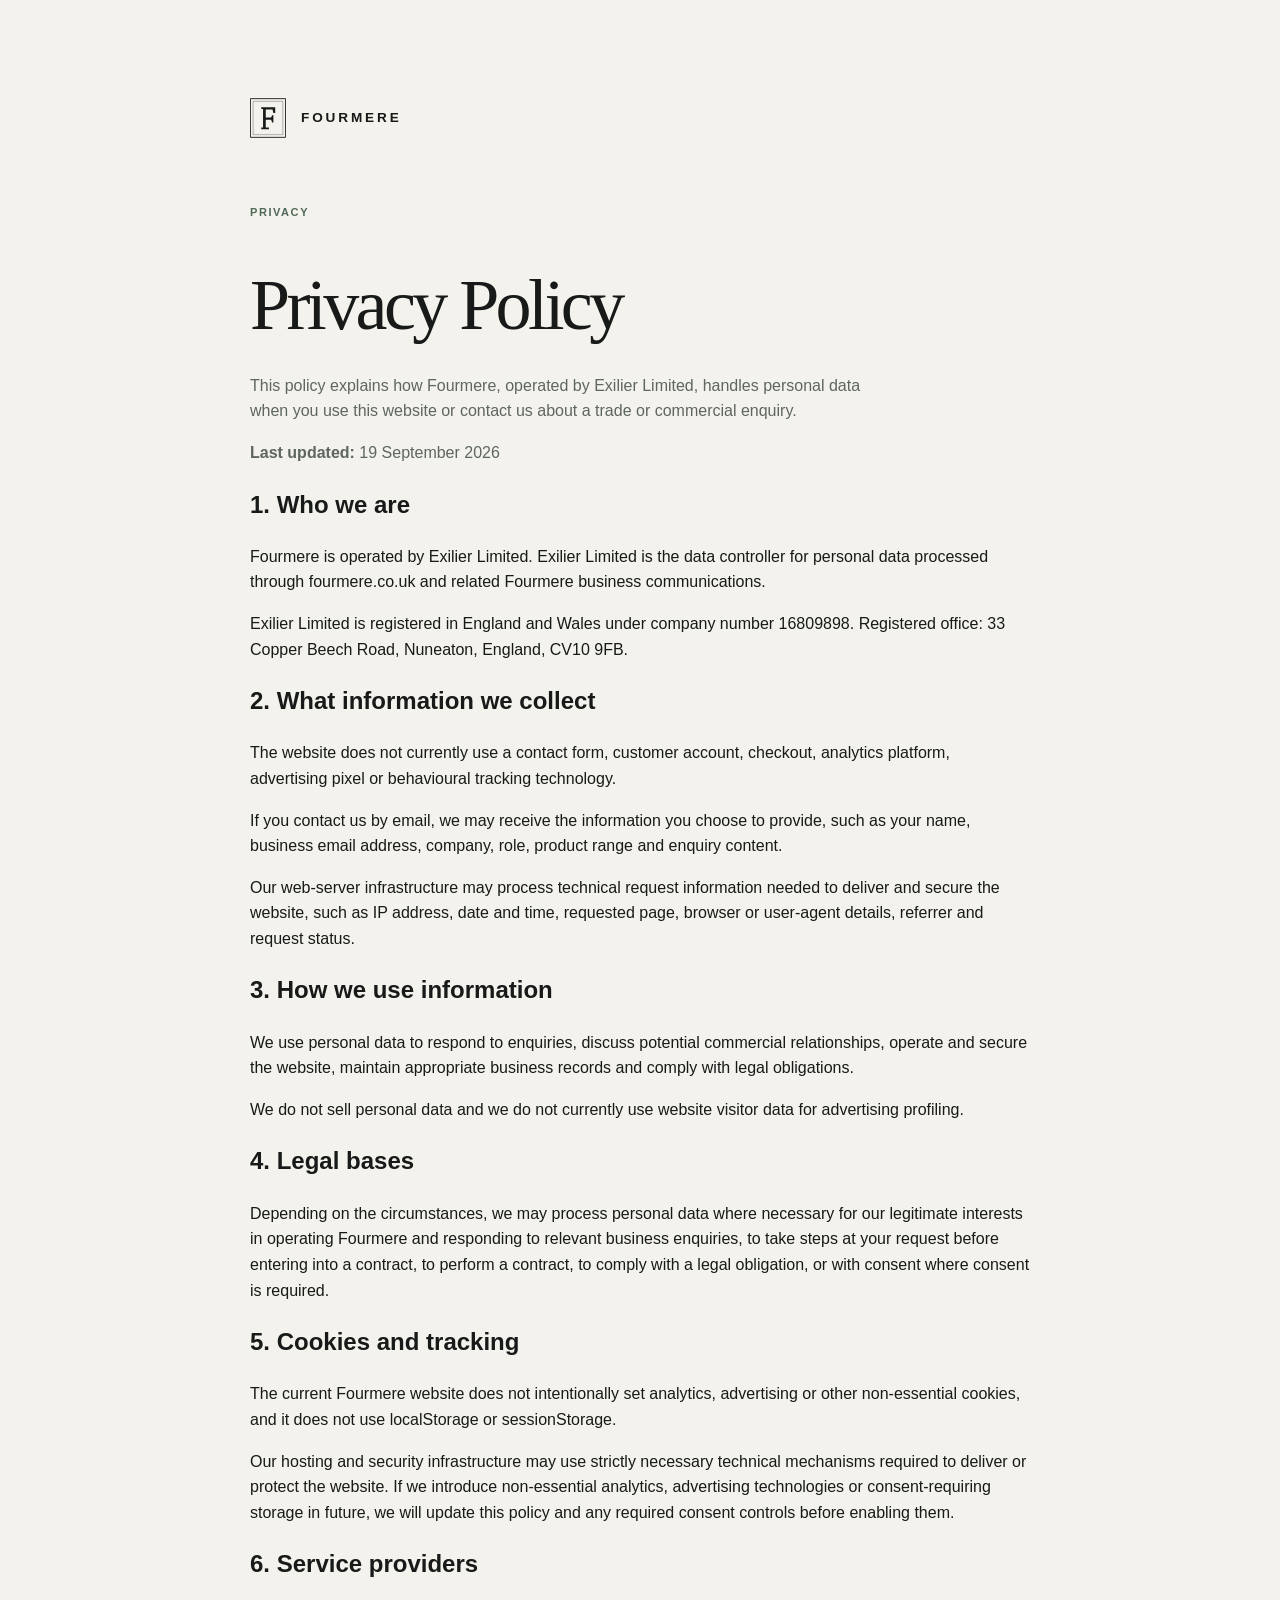
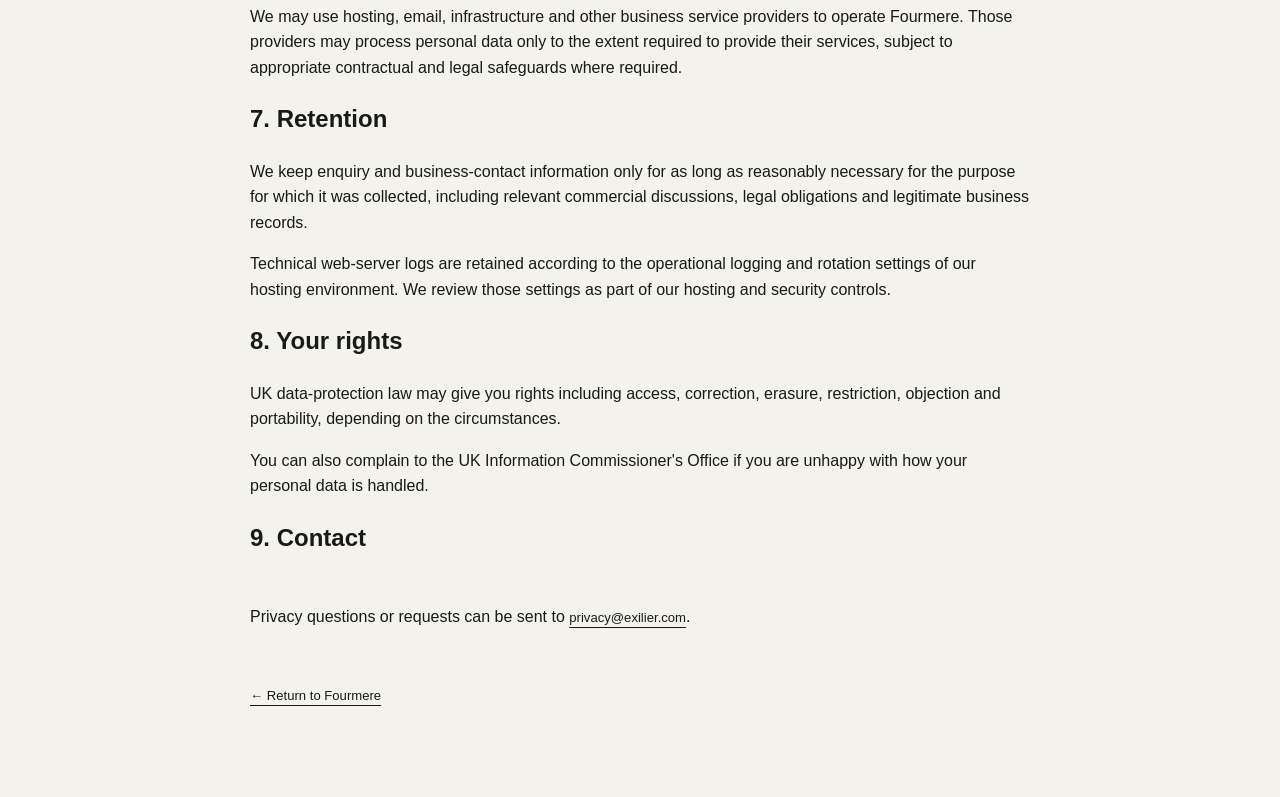
==== commit 0a9638b0: "Polish Fourmere brand identity and add sharing assets" ====
--- a/privacy.html
+++ b/privacy.html
@@ -8,6 +8,12 @@
   <meta name="robots" content="index,follow">
   <link rel="canonical" href="https://fourmere.co.uk/privacy.html">
   <link rel="stylesheet" href="styles.css">
+  <meta name="theme-color" content="#182b22">
+  <link rel="icon" href="favicon.ico" sizes="16x16 32x32 48x48">
+  <link rel="icon" href="favicon.svg" type="image/svg+xml">
+  <link rel="icon" href="favicon-32.png" type="image/png" sizes="32x32">
+  <link rel="apple-touch-icon" href="apple-touch-icon.png" sizes="180x180">
+  <link rel="manifest" href="site.webmanifest">
 </head>
 <body>
   <main class="privacy-page">
--- a/styles.css
+++ b/styles.css
@@ -30,8 +30,8 @@
 /* Quiet navigation stays legible over every section. */
 .site-header { position: sticky; top: 0; z-index: 20; background: var(--paper); border-bottom: 1px solid var(--line); }
 .nav-shell { min-height: 88px; display: grid; grid-template-columns: 1fr auto 1fr; align-items: center; gap: 28px; }
-.brand { display: inline-flex; align-items: center; justify-self: start; gap: 12px; min-height: 44px; text-decoration: none; font-weight: 700; letter-spacing: .17em; font-size: .85rem; }
-.brand-mark { display: inline-grid; place-items: center; width: 32px; height: 36px; border: 1px solid currentColor; font-family: var(--serif); font-weight: 400; font-size: 1.6rem; line-height: 1; letter-spacing: -.09em; padding-right: 3px; }
+.brand { display: inline-flex; align-items: center; justify-self: start; gap: 15px; min-height: 44px; text-decoration: none; font-weight: 700; letter-spacing: .21em; font-size: .85rem; }
+.brand-mark { display: block; flex: 0 0 auto; width: 36px; height: 40px; background: currentColor; mask: url("assets/fourmere-mark.svg") center / contain no-repeat; font-size: 0; }
 nav { display: flex; gap: 30px; }
 nav a { display: inline-flex; align-items: center; min-height: 44px; font-size: .84rem; text-decoration: none; }
 nav a:hover { text-decoration: underline; }
@@ -94,7 +94,8 @@
 .criteria-grid p { margin: 0; font-size: .9375rem; }
 .disclaimer { font-size: .8125rem; color: var(--muted); max-width: 700px; margin: 30px 0 0; line-height: 1.75; }
 
-.contact-section { background: #111c16; color: var(--paper); padding: 100px 0; }
+.contact-section { position: relative; isolation: isolate; overflow: hidden; background: #111c16; color: var(--paper); padding: 112px 0; }
+.contact-section::before { content: ""; position: absolute; z-index: -1; right: -28px; top: -70px; width: 340px; height: 374px; background: #1a2a20; mask: url("assets/fourmere-mark.svg") center / contain no-repeat; pointer-events: none; }
 .contact-grid { display: grid; grid-template-columns: 1.1fr .9fr; gap: 100px; align-items: end; }
 .contact-section h2 { font-size: clamp(2.8rem, 4.3vw, 4rem); line-height: 1.08; margin: 0; }
 .contact-copy p { color: #bec9c3; margin: 0 0 28px; max-width: 440px; font-size: .9375rem; }
@@ -102,7 +103,7 @@
 .email-link:hover { color: #bbd3c0; }
 .email-link span { font-family: Arial, sans-serif; font-size: 1.2rem; }
 .site-footer { background: #111c16; color: var(--paper); padding: 32px 0; border-top: 1px solid #344439; }
-.footer-top { display: flex; justify-content: space-between; gap: 30px; align-items: center; padding-bottom: 28px; }
+.footer-top { display: flex; justify-content: space-between; gap: 36px; align-items: center; padding-bottom: 36px; }
 .footer-nav { display: flex; gap: 26px; flex-wrap: wrap; }
 .footer-nav a { color: #c1cbc4; font-size: .8125rem; }
 .footer-bottom { display: grid; grid-template-columns: 1fr 1fr; gap: 90px; border-top: 1px solid #344439; padding-top: 24px; }
@@ -138,7 +139,7 @@
   html { scroll-padding-top: 84px; }
   .nav-shell { min-height: 68px; }
   .brand { font-size: .76rem; }
-  .brand-mark { width: 27px; height: 31px; font-size: 1.4rem; }
+  .brand-mark { width: 30px; height: 33px; }
   .nav-label { display: none; }
   .nav-label-mobile { display: inline; }
   .nav-cta { gap: 10px; }
@@ -179,6 +180,8 @@
 }
 @media (forced-colors: active) {
   .button, .trade-details { border: 1px solid CanvasText; }
+  .brand-mark { mask: none; background: none; font: 28px Georgia, serif; text-align: center; border: 1px solid currentColor; }
+  .contact-section::before { display: none; }
 }
 
 /* Local editorial still lifes about product selection and information. */
